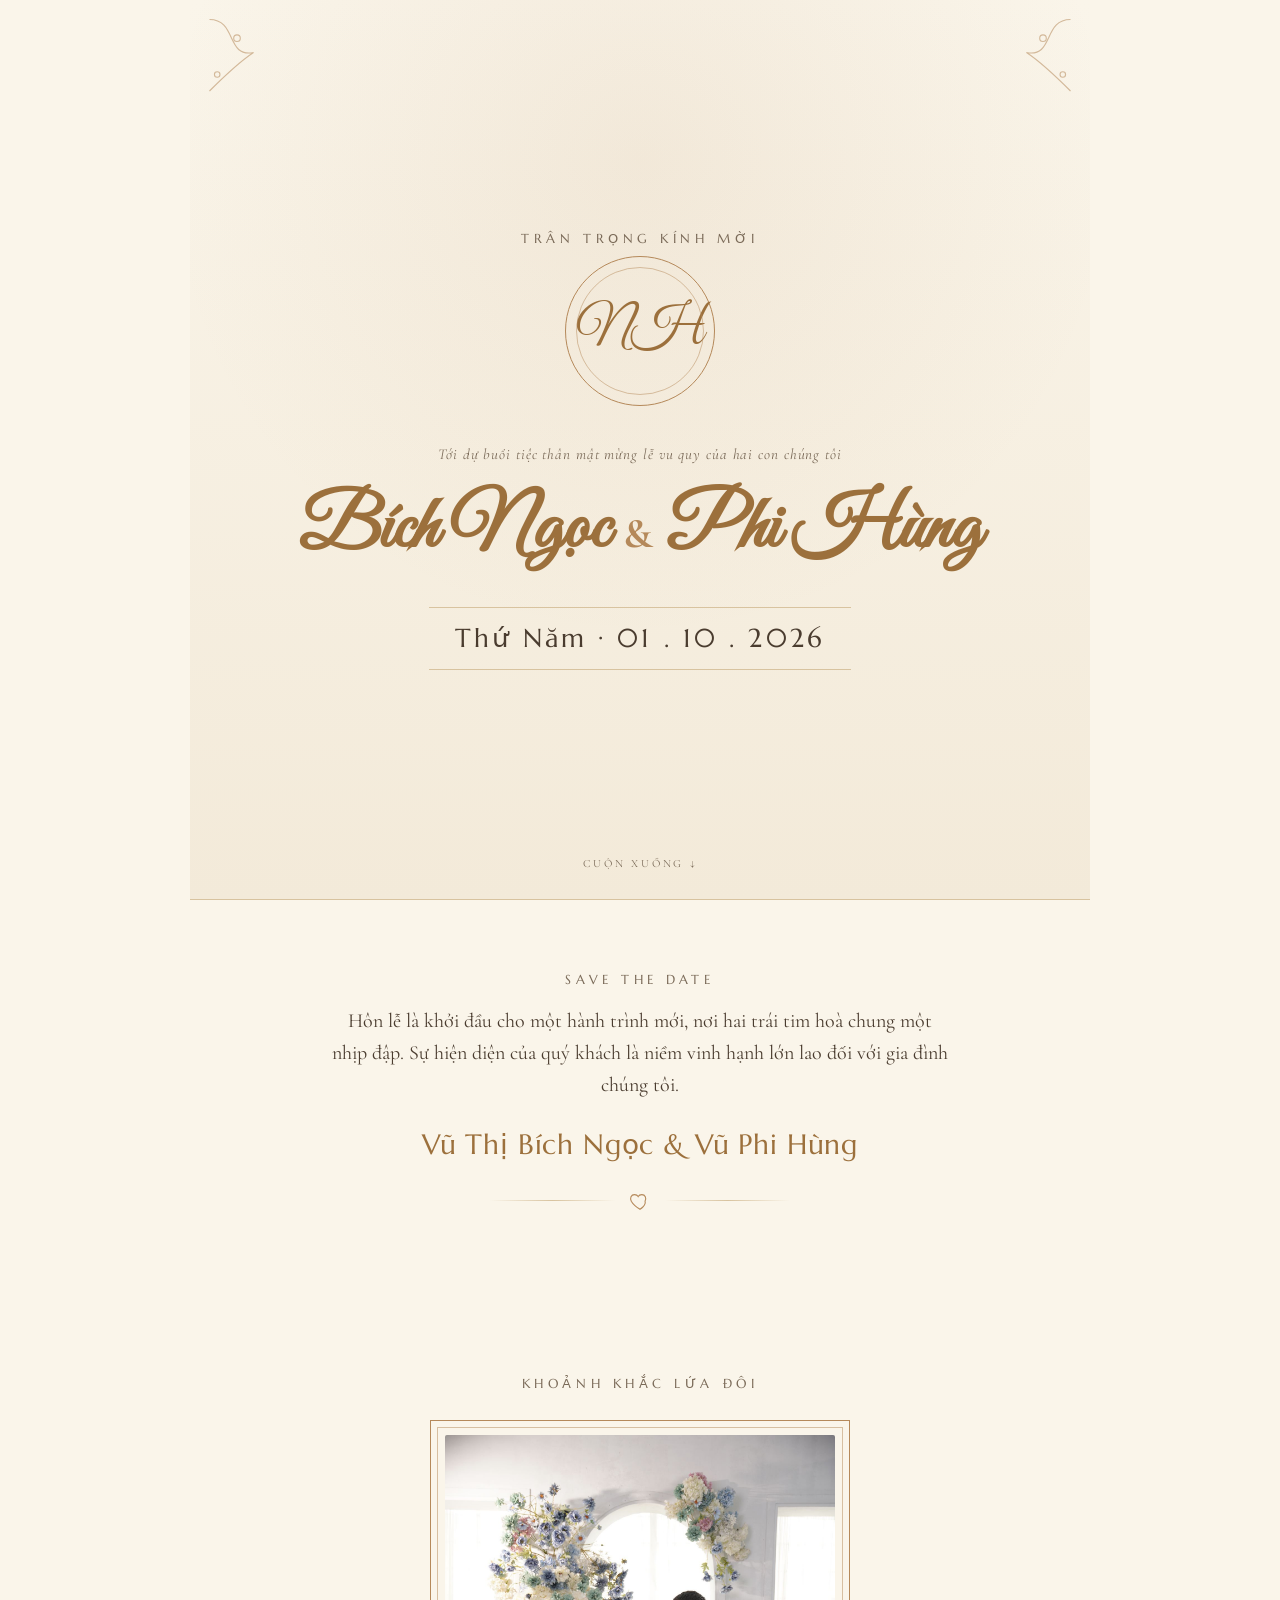
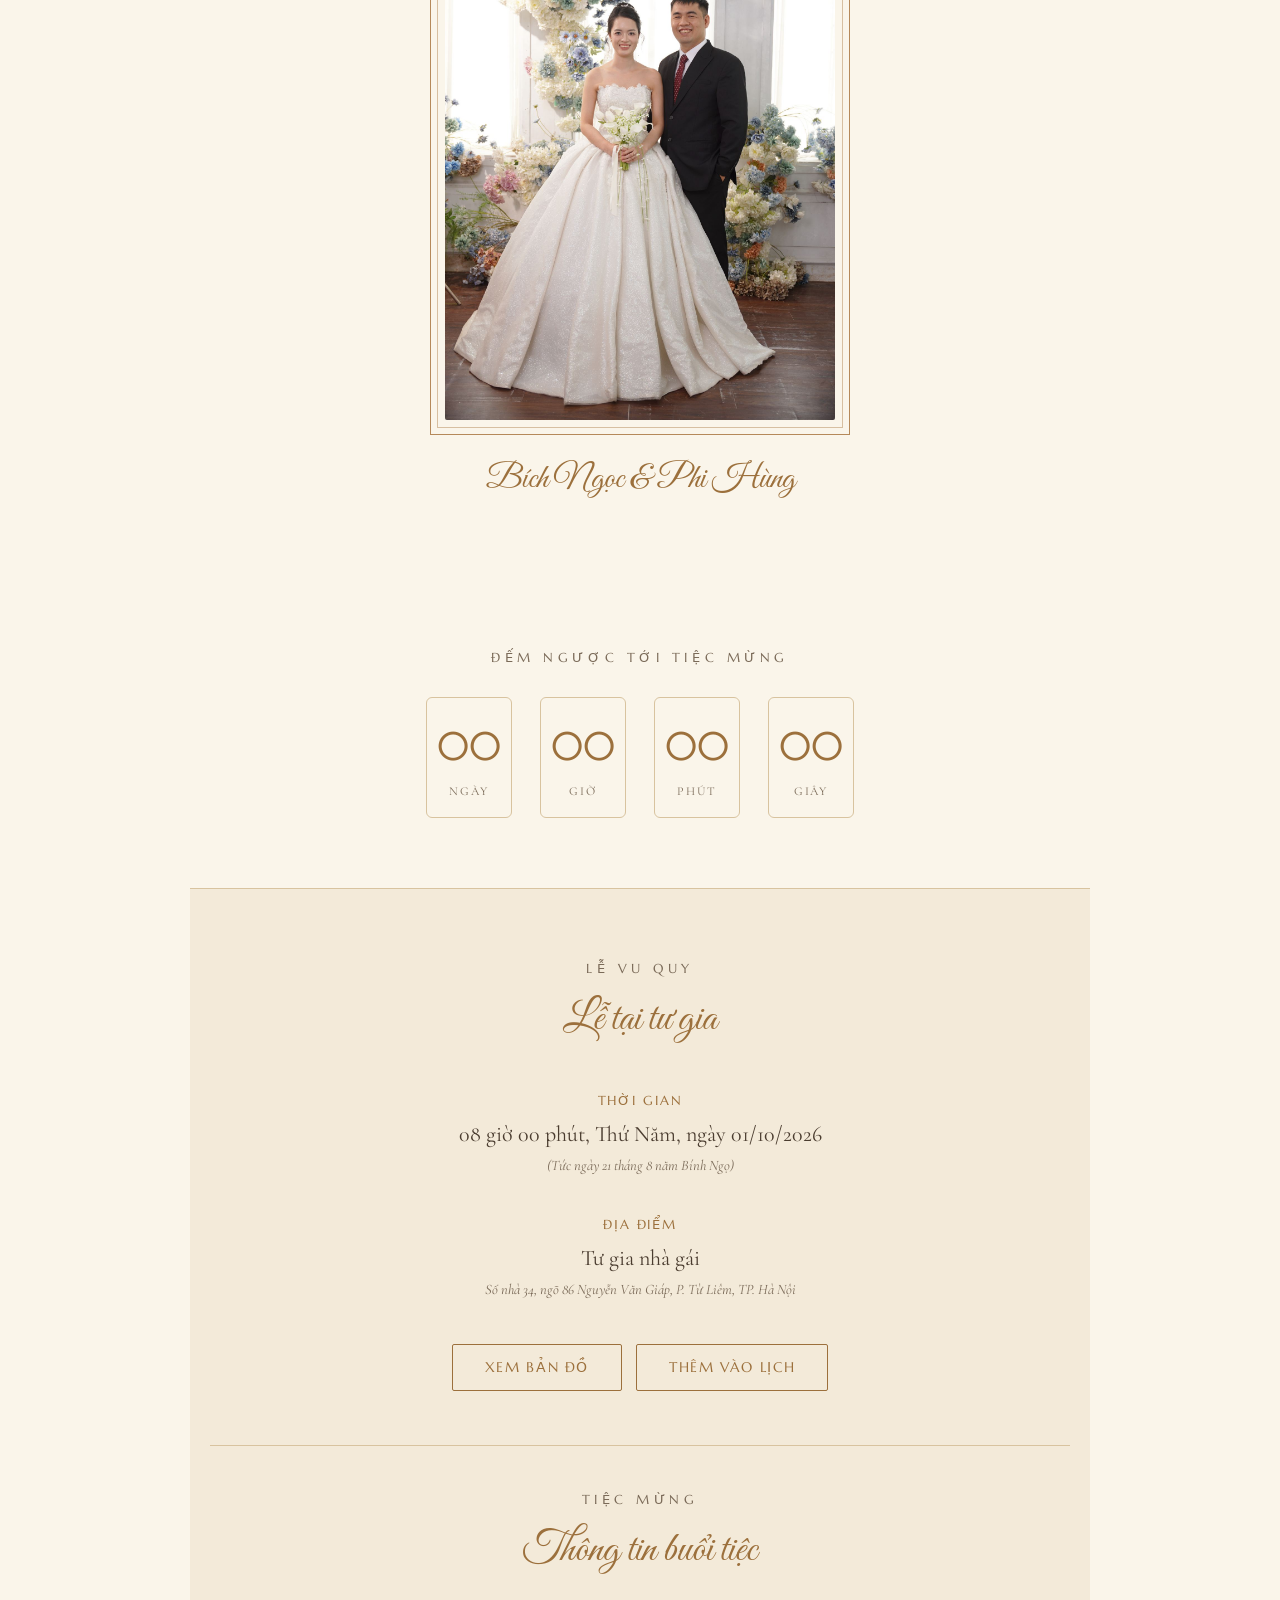
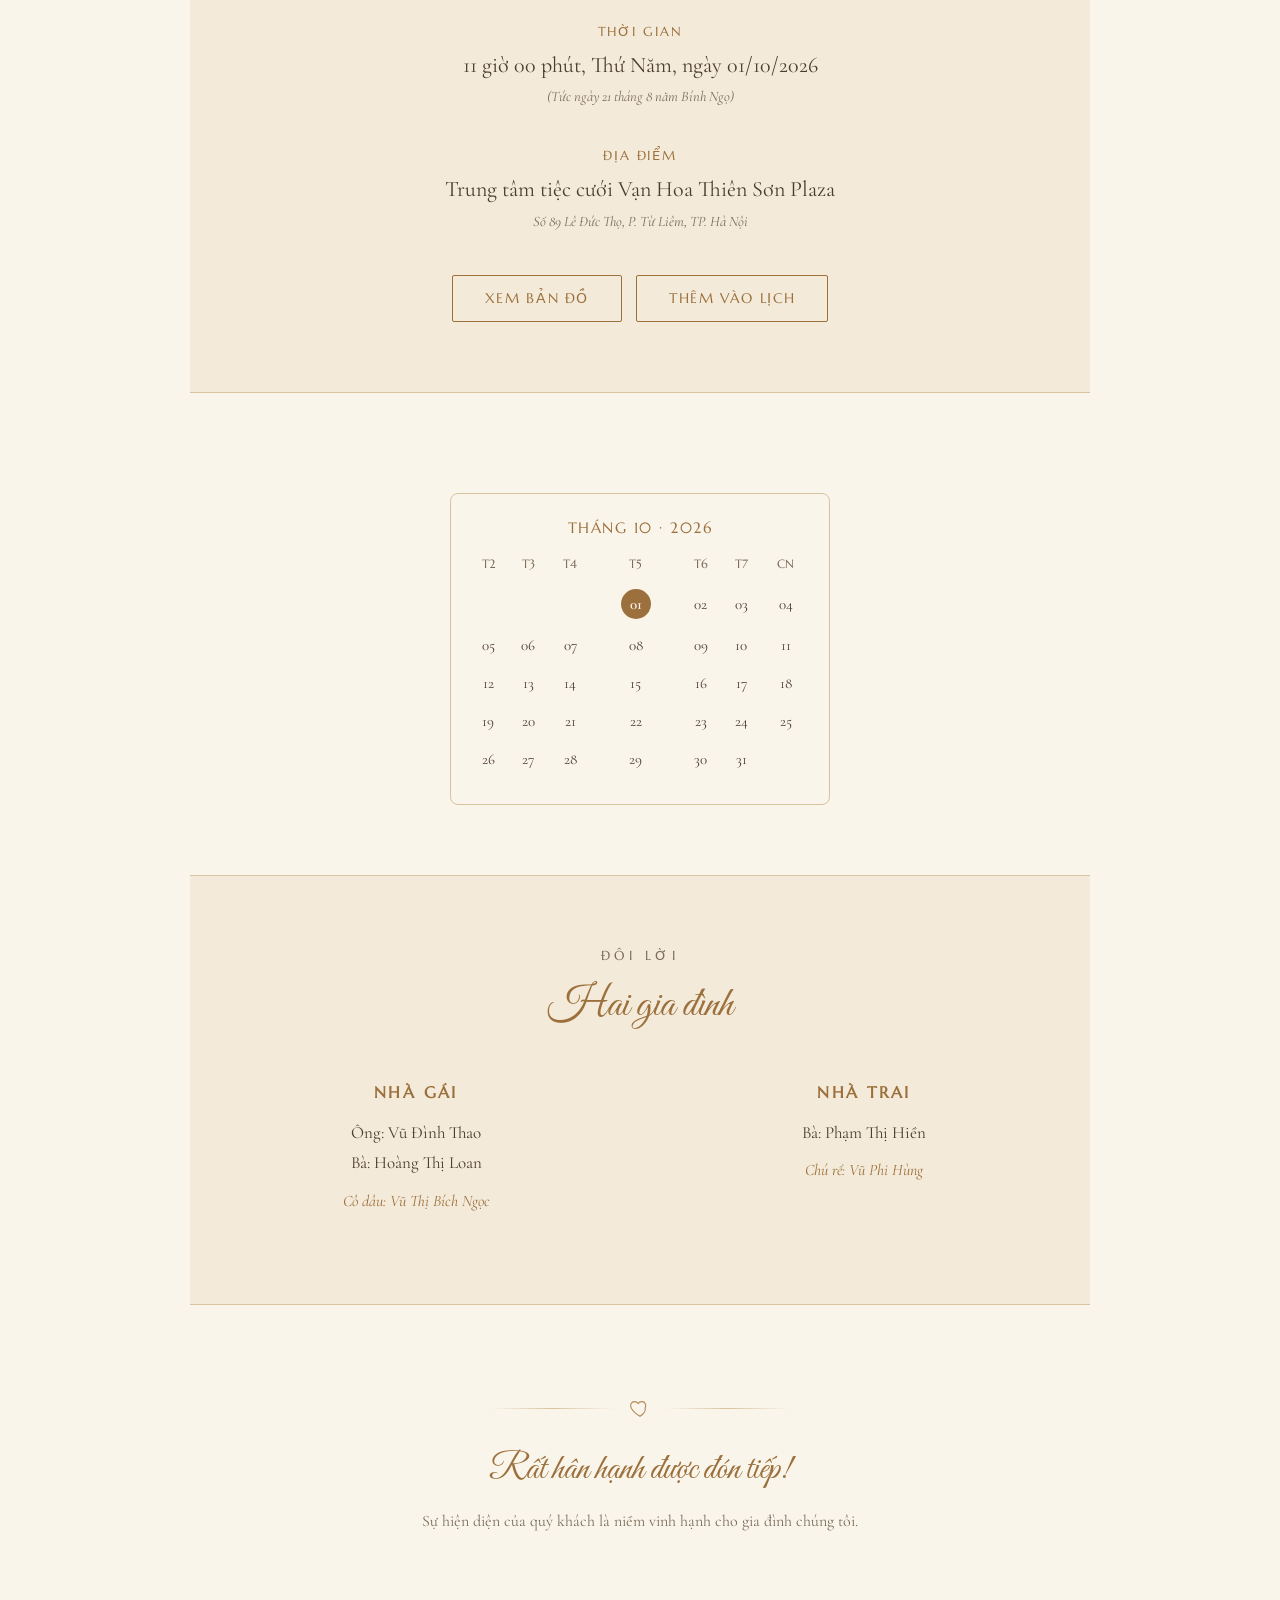
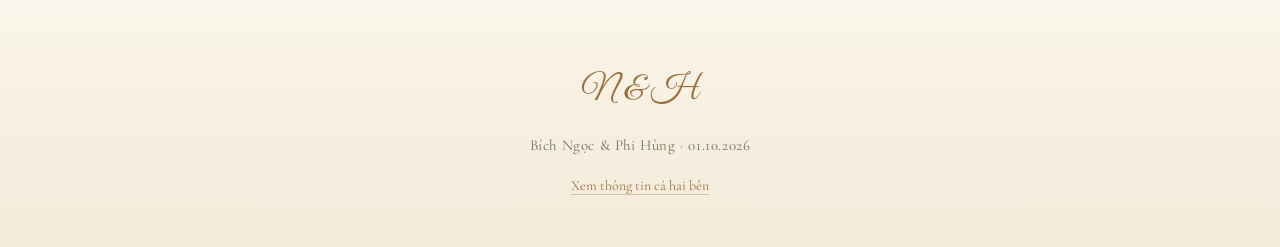
==== nhagai/index.html @ 545d955b "update" ====
<!DOCTYPE html>
<html lang="vi">
<head>
<meta charset="UTF-8">
<meta name="viewport" content="width=device-width, initial-scale=1.0">

<title>Thiệp cưới | Bích Ngọc &amp; Phi Hùng — Lễ Vu Quy 01.10.2026</title>
<meta name="description" content="Trân trọng kính mời tới dự Lễ Vu Quy của Bích Ngọc &amp; Phi Hùng — Thứ Năm 01/10/2026, tiệc mừng 11:00 tại Vạn Hoa Thiên Sơn Plaza, Từ Liêm, Hà Nội.">
<link rel="canonical" href="https://humiwedding.online/nhagai/">

<meta property="og:type" content="website">
<meta property="og:locale" content="vi_VN">
<meta property="og:site_name" content="Thiệp cưới Bích Ngọc &amp; Phi Hùng">
<meta property="og:url" content="https://humiwedding.online/nhagai/">
<meta property="og:title" content="Lễ Vu Quy · Bích Ngọc &amp; Phi Hùng">
<meta property="og:description" content="Thứ Năm 01/10/2026 · Tiệc mừng 11:00 tại Vạn Hoa Thiên Sơn Plaza, Hà Nội. Trân trọng kính mời!">
<meta property="og:image" content="https://humiwedding.online/assets/photo.jpg">
<meta property="og:image:width" content="1400">
<meta property="og:image:height" content="2100">
<meta property="og:image:alt" content="Ảnh cưới Bích Ngọc và Phi Hùng">
<meta name="twitter:card" content="summary_large_image">
<meta name="theme-color" content="#faf5ea">

<link rel="preconnect" href="https://fonts.googleapis.com">
<link rel="preconnect" href="https://fonts.gstatic.com" crossorigin>
<link rel="stylesheet" href="/assets/invite.css">
</head>
<body>

<div id="app"></div>

<noscript>
  <div class="ns">
    <h1 class="script" style="font-size:38px;color:#9c703c;">Bích Ngọc &amp; Phi Hùng</h1>
    <p style="margin-top:14px;">Lễ Vu Quy · 08 giờ 00, Thứ Năm ngày 01/10/2026</p>
    <p>Tư gia: Số nhà 34, ngõ 86 Nguyễn Văn Giáp, P. Từ Liêm, TP. Hà Nội</p>
    <p style="margin-top:10px;">Tiệc mừng · 11 giờ 00 — Vạn Hoa Thiên Sơn Plaza, Số 89 Lê Đức Thọ, P. Từ Liêm, TP. Hà Nội</p>
  </div>
</noscript>

<script>
window.SITE = {
  side: 'nhagai',
  monogram: 'NH',

  hero: {
    kicker: 'Trân trọng kính mời',
    inviteLine: 'Tới dự buổi tiệc thân mật mừng lễ vu quy của hai con chúng tôi',
    names: ['Bích Ngọc', 'Phi Hùng'],
    badges: ['Thứ Năm · 01 . 10 . 2026']
  },

  intro: {
    kicker: 'Save the date',
    text: 'Hôn lễ là khởi đầu cho một hành trình mới, nơi hai trái tim hoà chung một nhịp đập. Sự hiện diện của quý khách là niềm vinh hạnh lớn lao đối với gia đình chúng tôi.',
    namesLine: 'Vũ Thị Bích Ngọc & Vũ Phi Hùng'
  },

  photo: {
    kicker: 'Khoảnh khắc lứa đôi',
    src: '/assets/photo.jpg',
    alt: 'Ảnh cưới Bích Ngọc và Phi Hùng',
    caption: 'Bích Ngọc & Phi Hùng'
  },

  events: [
    {
      kicker: 'Lễ Vu Quy',
      heading: 'Lễ tại tư gia',
      countdownLabel: 'ngày trọng đại',
      items: [
        { label: 'Thời gian', value: '08 giờ 00 phút, Thứ Năm, ngày 01/10/2026', sub: '(Tức ngày 21 tháng 8 năm Bính Ngọ)' },
        { label: 'Địa điểm',  value: 'Tư gia nhà gái',                            sub: 'Số nhà 34, ngõ 86 Nguyễn Văn Giáp, P. Từ Liêm, TP. Hà Nội' }
      ],
      mapQuery: 'Số nhà 34, ngõ 86 Nguyễn Văn Giáp, Từ Liêm, Hà Nội',
      start: '2026-10-01T08:00:00+07:00',
      end:   '2026-10-01T09:30:00+07:00',
      icsSummary: 'Lễ Vu Quy Bích Ngọc & Phi Hùng',
      icsDescription: 'Lễ Vu Quy tại tư gia nhà gái, số nhà 34 ngõ 86 Nguyễn Văn Giáp, Từ Liêm, Hà Nội',
      icsFile: 'le-vu-quy-bichngoc-phihung'
    },
    {
      kicker: 'Tiệc mừng',
      heading: 'Thông tin buổi tiệc',
      items: [
        { label: 'Thời gian', value: '11 giờ 00 phút, Thứ Năm, ngày 01/10/2026', sub: '(Tức ngày 21 tháng 8 năm Bính Ngọ)' },
        { label: 'Địa điểm',  value: 'Trung tâm tiệc cưới Vạn Hoa Thiên Sơn Plaza', sub: 'Số 89 Lê Đức Thọ, P. Từ Liêm, TP. Hà Nội' }
      ],
      mapQuery: 'Trung tâm tiệc cưới Vạn Hoa Thiên Sơn Plaza, Số 89 Lê Đức Thọ, Từ Liêm, Hà Nội',
      start: '2026-10-01T11:00:00+07:00',
      end:   '2026-10-01T15:00:00+07:00',
      icsSummary: 'Tiệc cưới Bích Ngọc & Phi Hùng',
      icsDescription: 'Tiệc cưới tại Vạn Hoa Thiên Sơn Plaza, số 89 Lê Đức Thọ, Từ Liêm, Hà Nội',
      icsFile: 'tiec-cuoi-bichngoc-phihung'
    }
  ],

  calendar: { year: 2026, month: 10, highlight: [1] },

  families: [
    { title: 'Nhà Gái',  parents: ['Ông: Vũ Đình Thao', 'Bà: Hoàng Thị Loan'], child: 'Cô dâu: Vũ Thị Bích Ngọc' },
    { title: 'Nhà Trai', parents: ['Bà: Phạm Thị Hiền'], child: 'Chú rể: Vũ Phi Hùng' }
  ],

  rsvp: {
    url: 'PASTE_APPS_SCRIPT_URL_HERE',
    side: 'Nhà gái',
    eventOptions: ['Tiệc mừng 11:00 · Vạn Hoa Thiên Sơn Plaza', 'Lễ Vu Quy 08:00 · tư gia', 'Cả hai'],
    heading: 'Cho chúng mình biết nhé',
    note: 'Xác nhận giúp gia đình chuẩn bị chỗ ngồi chu đáo hơn.'
  },

  message: {
    big: 'Rất hân hạnh được đón tiếp!',
    small: 'Sự hiện diện của quý khách là niềm vinh hạnh cho gia đình chúng tôi.'
  },

  footer: {
    monogram: 'N & H',
    thanks: 'Bích Ngọc & Phi Hùng · 01.10.2026'
  },

  footerLinks: [
    { text: 'Xem thông tin cả hai bên', href: '/' }
  ]
};
</script>
<script src="/assets/invite.js"></script>

</body>
</html>
---- assets/invite.css ----
@import url('https://fonts.googleapis.com/css2?family=Cormorant+Garamond:ital,wght@0,400;0,500;0,600;1,400&family=Great+Vibes&family=Marcellus&display=swap');

:root{
  --cream:#faf5ea;
  --cream-2:#f3ead9;
  --gold:#b5895a;
  --gold-deep:#9c703c;
  --ink:#4a3c2f;
  --ink-soft:#7a6a58;
  --line:#d8c39f;
}

*{box-sizing:border-box; margin:0; padding:0;}

html{scroll-behavior:smooth;}

body{
  font-family:'Cormorant Garamond', serif;
  background:var(--cream);
  color:var(--ink);
  line-height:1.6;
  overflow-x:hidden;
}

.script{font-family:'Great Vibes', cursive; font-weight:400;}
.serif-alt{font-family:'Marcellus', serif;}

a{color:inherit; text-decoration:none;}

/* --------- decorative svg --------- */
.corner-flourish{position:absolute; width:110px; height:110px; opacity:.55; pointer-events:none;}
.corner-flourish.tl{top:14px; left:14px;}
.corner-flourish.tr{top:14px; right:14px; transform:scaleX(-1);}
.corner-flourish.bl{bottom:14px; left:14px; transform:scaleY(-1);}
.corner-flourish.br{bottom:14px; right:14px; transform:scale(-1,-1);}

.divider{
  display:flex; align-items:center; justify-content:center; gap:14px;
  margin:22px auto; width:min(300px, 70%);
  color:var(--gold);
}
.divider .line{flex:1; height:1px; background:linear-gradient(90deg, transparent, var(--line), transparent);}
.divider svg{width:22px; height:22px;}

section{
  position:relative;
  padding:70px 20px;
  max-width:900px;
  margin:0 auto;
}

.fade-up{
  opacity:0; transform:translateY(28px);
  transition:opacity .9s ease, transform .9s ease;
}
.fade-up.in{opacity:1; transform:translateY(0);}

.section-title{
  text-align:center; font-size:clamp(30px,5vw,42px); color:var(--gold-deep);
}

/* --------- HERO --------- */
#hero{
  min-height:100svh;
  display:flex; flex-direction:column; align-items:center; justify-content:center;
  text-align:center;
  padding:40px 20px;
  position:relative;
  background:
    radial-gradient(circle at 50% 18%, rgba(181,137,90,.10), transparent 55%),
    linear-gradient(180deg, var(--cream) 0%, var(--cream-2) 100%);
  border-bottom:1px solid var(--line);
}

.monogram-wrap{
  width:150px; height:150px; border-radius:50%;
  border:1.5px solid var(--gold);
  display:flex; align-items:center; justify-content:center;
  position:relative;
  margin-bottom:18px;
}
.monogram-wrap::before{
  content:"";
  position:absolute; inset:10px;
  border:1px solid var(--gold);
  border-radius:50%;
  opacity:.5;
}
.monogram{
  font-family:'Great Vibes', cursive;
  font-size:52px;
  color:var(--gold-deep);
}

.kicker{
  letter-spacing:.35em;
  font-size:13px;
  text-transform:uppercase;
  color:var(--ink-soft);
  font-family:'Marcellus', serif;
  margin-bottom:6px;
  text-align:center;
}

/* tên khách mời, chèn qua ?ten= */
.guest-name{
  font-family:'Great Vibes', cursive;
  font-size:clamp(26px,5vw,36px);
  color:var(--gold-deep);
  line-height:1.3;
  margin:2px 0 4px;
}

.invite-line{
  font-size:15px;
  letter-spacing:.06em;
  max-width:480px;
  color:var(--ink-soft);
  margin:18px 0 6px;
  font-style:italic;
}

.couple-names{
  font-family:'Great Vibes', cursive;
  font-size:clamp(46px, 9vw, 76px);
  color:var(--gold-deep);
  line-height:1.25;
  margin:10px 0;
}
.amp{
  display:inline-flex; align-items:center; justify-content:center;
  margin:2px 14px;
  color:var(--gold);
  font-family:'Cormorant Garamond', serif;
  font-size:.55em;
  vertical-align:middle;
}

.date-badge{
  margin-top:20px;
  font-family:'Marcellus', serif;
  font-size:clamp(20px, 4vw, 26px);
  letter-spacing:.12em;
  color:var(--ink);
  padding:10px 26px;
  border-top:1px solid var(--line);
  border-bottom:1px solid var(--line);
}
.date-badge + .date-badge{margin-top:12px;}

.scroll-cue{
  position:absolute; bottom:26px; left:50%; transform:translateX(-50%);
  font-size:11px; letter-spacing:.25em; color:var(--ink-soft);
  text-transform:uppercase;
  display:flex; flex-direction:column; align-items:center; gap:6px;
  animation:bob 2.4s ease-in-out infinite;
}
@keyframes bob{0%,100%{transform:translate(-50%,0);}50%{transform:translate(-50%,8px);}}

/* --------- INTRO --------- */
#intro{text-align:center;}
#intro .kicker{margin-bottom:14px;}
#intro p{
  font-size:clamp(17px,2.4vw,20px);
  color:var(--ink);
  max-width:620px; margin:0 auto;
}
#intro .names-line{
  margin-top:22px; font-family:'Marcellus', serif;
  font-size:clamp(22px,3vw,28px); color:var(--gold-deep); letter-spacing:.03em;
}

/* --------- PHOTO --------- */
#photo{text-align:center;}
.photo-frame{
  position:relative;
  max-width:420px; margin:26px auto 0;
  padding:14px;
  border:1px solid var(--gold);
}
.photo-frame::before{
  content:"";
  position:absolute; inset:6px;
  border:1px solid var(--gold);
  opacity:.5;
  pointer-events:none;
}
.photo-frame img{
  display:block; width:100%; height:auto;
  border-radius:2px;
}
.photo-caption{
  margin-top:18px;
  font-family:'Great Vibes', cursive;
  font-size:clamp(26px,4.2vw,34px);
  color:var(--gold-deep);
}

/* --------- COUNTDOWN --------- */
#countdown{text-align:center;}
.count-grid{
  display:flex; gap:clamp(10px,3vw,28px); justify-content:center; flex-wrap:wrap;
  margin-top:28px;
}
.count-box{
  min-width:82px;
  background:var(--cream);
  border:1px solid var(--line);
  border-radius:6px;
  padding:16px 10px;
}
.count-num{
  font-family:'Marcellus', serif;
  font-size:clamp(28px,5vw,40px);
  color:var(--gold-deep);
}
.count-label{
  font-size:12px; letter-spacing:.15em; text-transform:uppercase; color:var(--ink-soft);
  margin-top:4px;
}

/* --------- EVENT DETAILS --------- */
#events{
  background:var(--cream-2);
  border-top:1px solid var(--line);
  border-bottom:1px solid var(--line);
}
.event-block + .event-block{
  margin-top:54px; padding-top:44px;
  border-top:1px solid var(--line);
}
.event-card{
  display:grid; gap:26px;
  grid-template-columns:1fr;
  text-align:center;
  max-width:560px; margin:32px auto 0;
}
.event-item{padding:6px 10px;}
.event-item .label{
  font-family:'Marcellus', serif; letter-spacing:.15em; text-transform:uppercase;
  font-size:12.5px; color:var(--gold-deep); margin-bottom:6px;
}
.event-item .value{font-size:clamp(18px,2.6vw,22px); color:var(--ink);}
.event-item .sub{font-size:14.5px; color:var(--ink-soft); font-style:italic; margin-top:2px;}

.btn{
  display:inline-block; margin-top:26px;
  padding:12px 32px;
  border:1px solid var(--gold-deep);
  color:var(--gold-deep);
  font-family:'Marcellus', serif;
  letter-spacing:.12em;
  font-size:13.5px;
  text-transform:uppercase;
  border-radius:2px;
  transition:background .3s ease, color .3s ease;
  cursor:pointer;
  background:transparent;
}
.btn:hover{background:var(--gold-deep); color:var(--cream);}
.btn:disabled{opacity:.5; cursor:default;}
.btn:disabled:hover{background:transparent; color:var(--gold-deep);}
.btn-row{display:flex; gap:14px; justify-content:center; flex-wrap:wrap; margin-top:10px;}

/* --------- CALENDAR --------- */
#calendar{text-align:center;}
.cal-wrap{
  max-width:380px; margin:30px auto 0;
  border:1px solid var(--line);
  padding:22px 18px 26px;
  border-radius:8px;
  background:var(--cream);
}
.cal-title{font-family:'Marcellus', serif; letter-spacing:.1em; color:var(--gold-deep); margin-bottom:14px; font-size:15px; text-transform:uppercase;}
table.cal{width:100%; border-collapse:collapse;}
table.cal th{
  font-family:'Marcellus', serif; font-size:12px; color:var(--ink-soft);
  padding-bottom:8px; font-weight:400;
}
table.cal td{
  font-size:15px; padding:7px 0; color:var(--ink); position:relative;
}
table.cal td.hl{color:var(--cream);}
table.cal td.hl .day-circle{
  display:inline-flex; align-items:center; justify-content:center;
  width:30px; height:30px; border-radius:50%;
  background:var(--gold-deep); color:var(--cream);
  font-weight:600;
}
.cal-legend{
  margin-top:14px; font-size:13.5px; color:var(--ink-soft); font-style:italic;
}

/* --------- FAMILIES --------- */
#families{background:var(--cream-2); border-top:1px solid var(--line); border-bottom:1px solid var(--line);}
.fam-grid{
  display:grid; grid-template-columns:1fr; gap:36px;
  margin-top:20px;
}
@media(min-width:640px){
  .fam-grid{grid-template-columns:1fr 1fr;}
}
.fam-card{text-align:center; padding:20px;}
.fam-card h3{
  font-family:'Marcellus', serif; letter-spacing:.15em; text-transform:uppercase;
  color:var(--gold-deep); font-size:16px; margin-bottom:14px;
}
.fam-card p{font-size:17px; margin:3px 0;}
.fam-card .role{
  margin-top:12px; font-style:italic; color:var(--gold-deep); font-size:16px;
}

/* --------- RSVP --------- */
#rsvp{text-align:center;}
.rsvp-form{
  max-width:460px; margin:30px auto 0;
  display:grid; gap:16px; text-align:left;
}
.field{display:grid; gap:6px;}
.field label{
  font-family:'Marcellus', serif; font-size:12px; letter-spacing:.14em;
  text-transform:uppercase; color:var(--gold-deep);
}
.field input, .field select, .field textarea{
  font-family:'Cormorant Garamond', serif;
  font-size:17px; color:var(--ink);
  background:var(--cream);
  border:1px solid var(--line);
  border-radius:3px;
  padding:11px 13px;
  width:100%;
}
.field input:focus, .field select:focus, .field textarea:focus{
  outline:none; border-color:var(--gold-deep);
}
.field textarea{resize:vertical; min-height:82px;}
.field-row{display:grid; grid-template-columns:1fr 1fr; gap:16px;}
@media(max-width:480px){ .field-row{grid-template-columns:1fr;} }
/* bẫy bot: người thật không bao giờ nhìn thấy ô này */
.hp{position:absolute; left:-9999px; width:1px; height:1px; overflow:hidden;}
.rsvp-note{
  margin-top:8px; font-size:14.5px; color:var(--ink-soft); font-style:italic;
}
.rsvp-status{
  margin-top:16px; font-size:16px; min-height:24px;
}
.rsvp-status.ok{color:var(--gold-deep);}
.rsvp-status.err{color:#a4453a;}
.rsvp-done{
  font-family:'Great Vibes', cursive;
  font-size:clamp(26px,4.2vw,34px);
  color:var(--gold-deep);
  margin-top:24px;
}

/* --------- MESSAGE --------- */
#message{text-align:center;}
#message p.big{
  font-family:'Great Vibes', cursive;
  font-size:clamp(28px,4.2vw,36px);
  color:var(--gold-deep);
}
#message p.small{font-size:16px; color:var(--ink-soft); margin-top:10px;}

/* --------- FOOTER --------- */
footer{
  text-align:center; padding:60px 20px 50px;
  background:linear-gradient(180deg, var(--cream) 0%, var(--cream-2) 100%);
}
footer .monogram{font-size:34px;}
footer .thanks{margin-top:14px; font-size:15px; color:var(--ink-soft); letter-spacing:.04em;}
footer .side-switch{
  margin-top:18px; font-size:14px; color:var(--ink-soft);
}
footer .side-switch a{
  color:var(--gold-deep); border-bottom:1px solid var(--line);
}

noscript .ns{
  max-width:560px; margin:40px auto; padding:24px; text-align:center;
  border:1px solid var(--line); background:var(--cream-2);
}

@media(max-width:480px){
  section{padding:56px 16px;}
  .corner-flourish{width:70px; height:70px;}
}
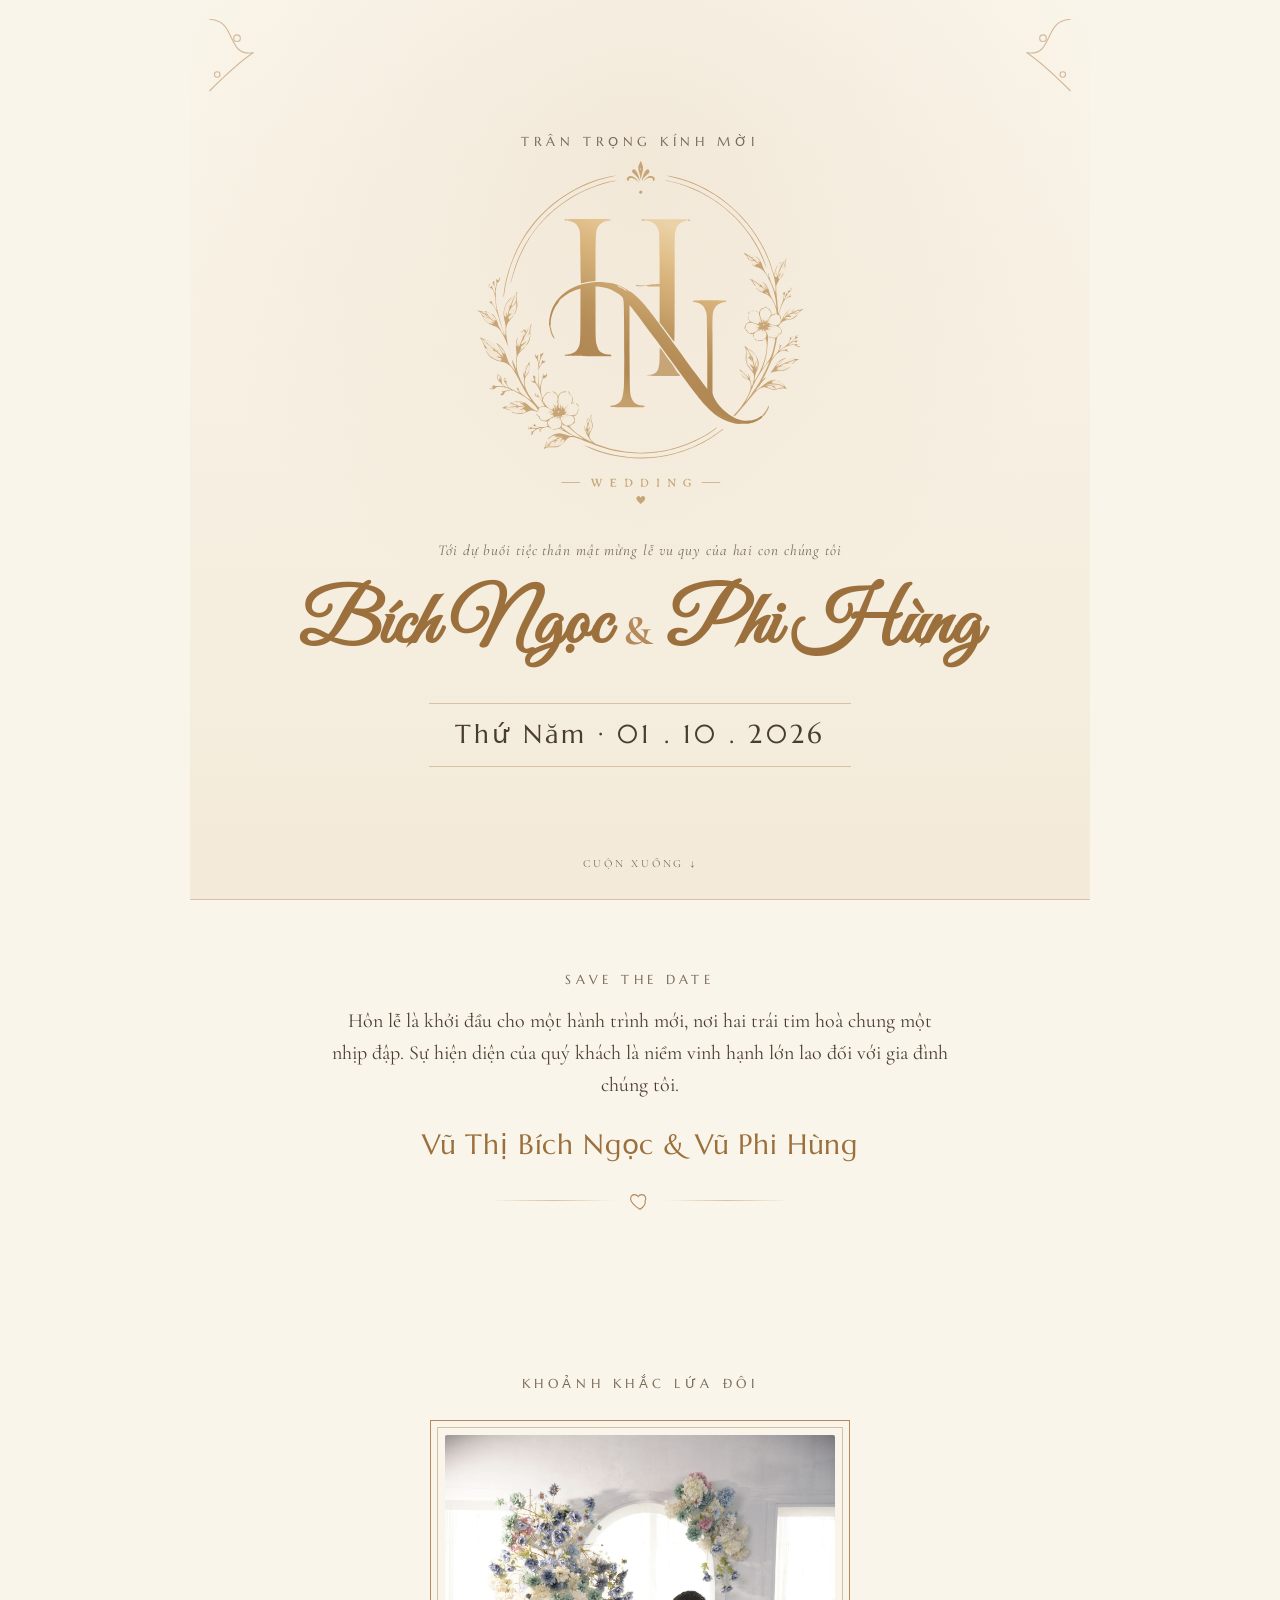
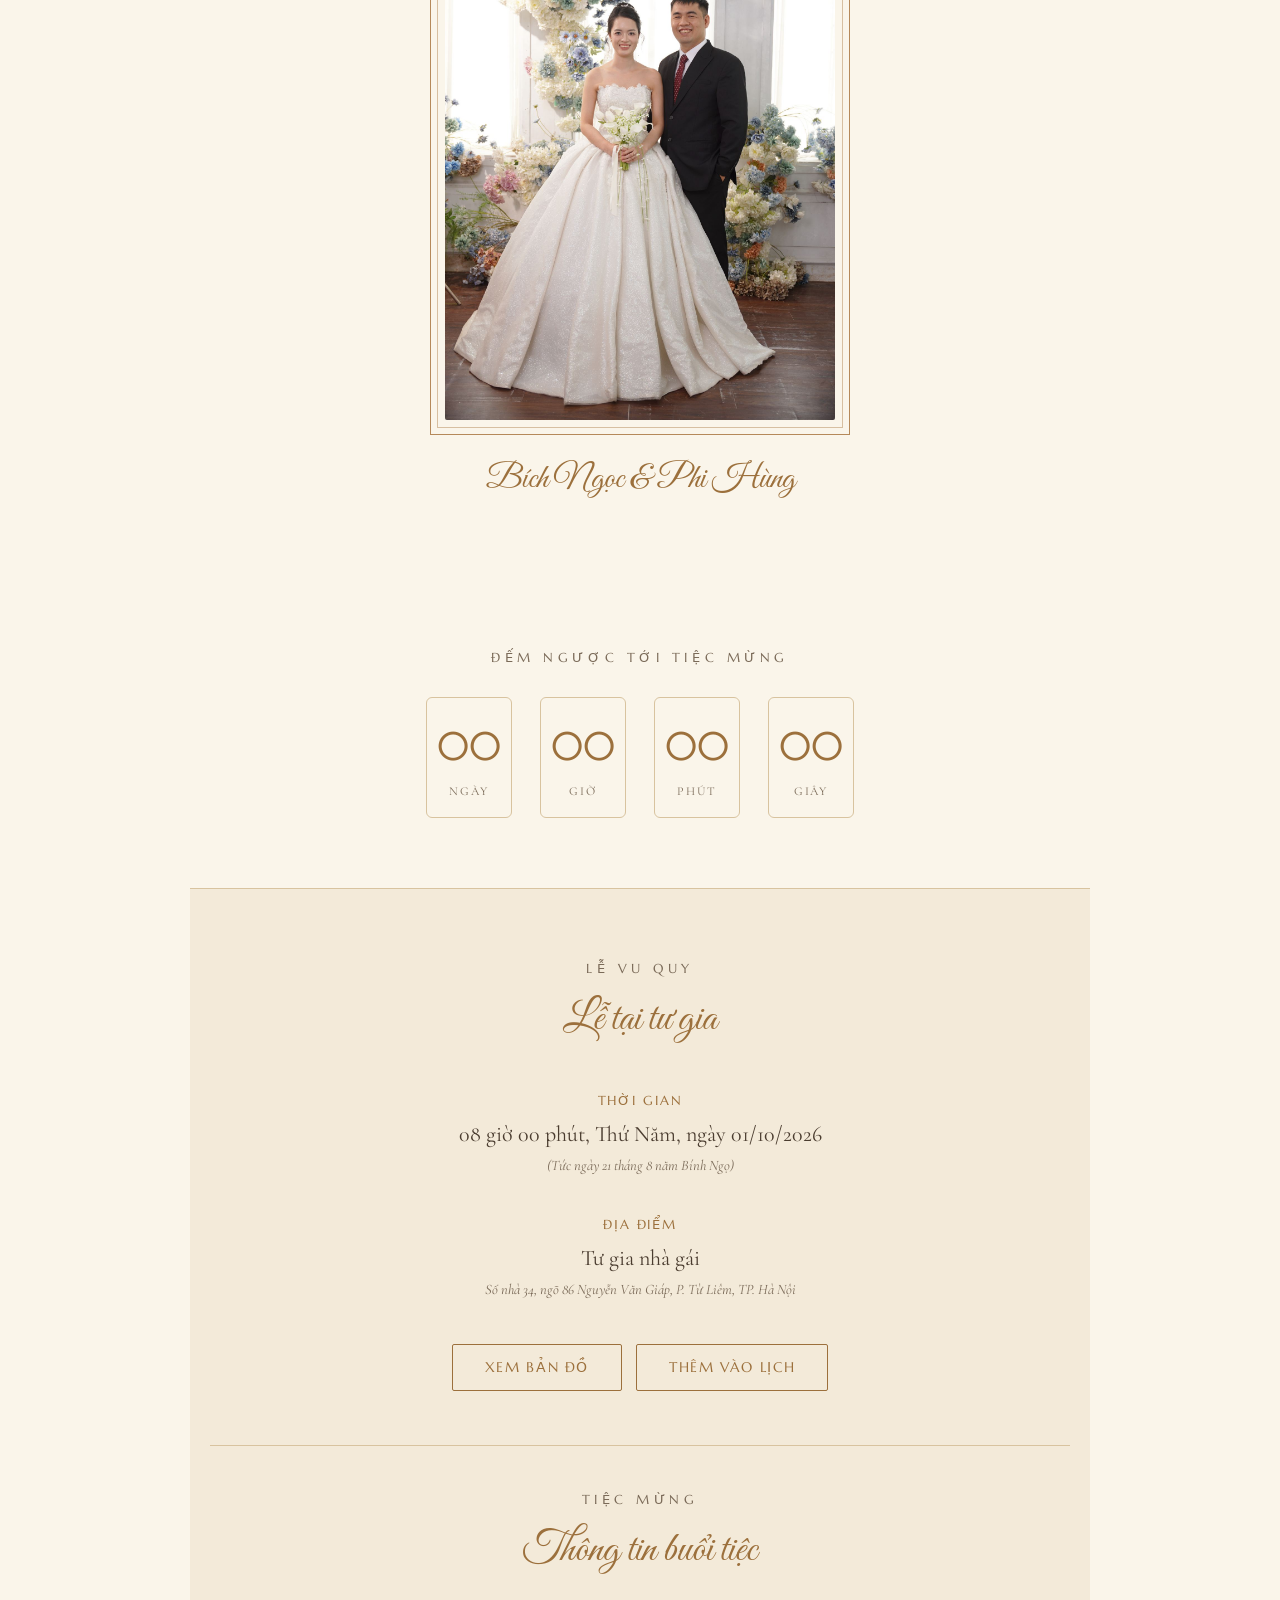
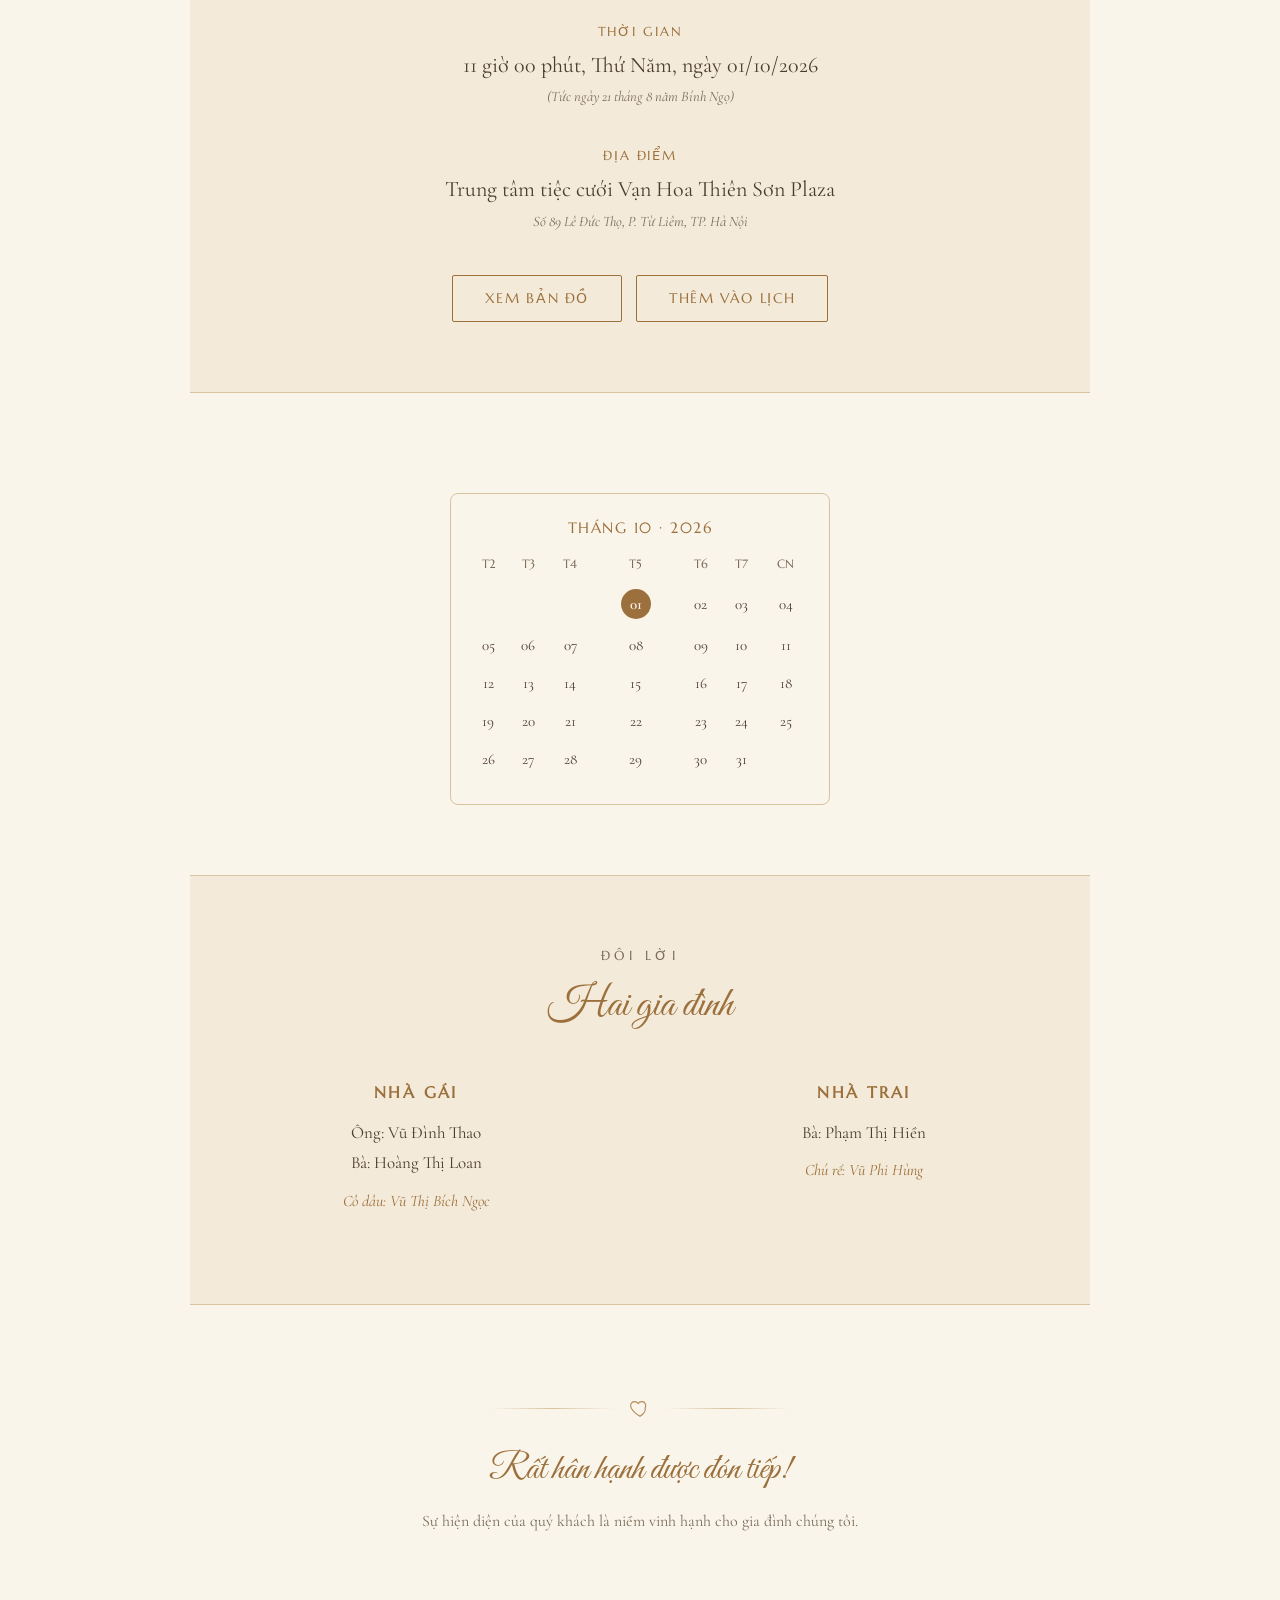
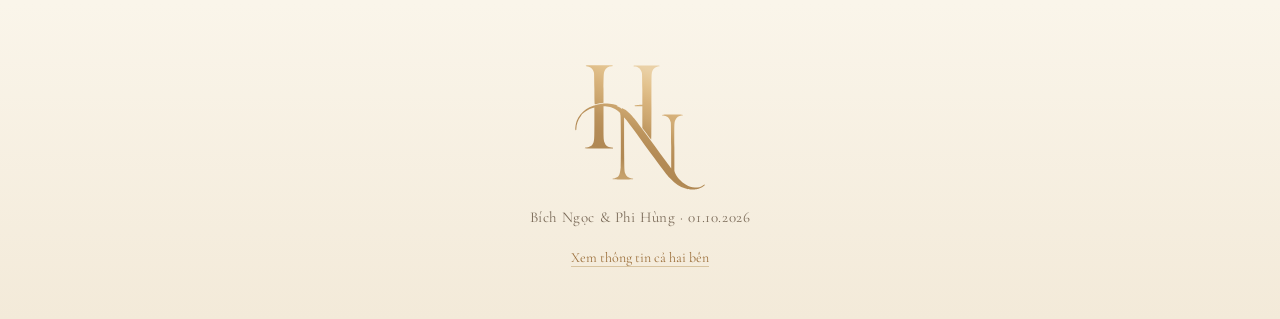
==== commit ec3194f6: "update" ====
--- a/nhagai/index.html
+++ b/nhagai/index.html
@@ -41,7 +41,6 @@
 <script>
 window.SITE = {
   side: 'nhagai',
-  monogram: 'NH',
 
   hero: {
     kicker: 'Trân trọng kính mời',
@@ -116,7 +115,6 @@
   },
 
   footer: {
-    monogram: 'N & H',
     thanks: 'Bích Ngọc & Phi Hùng · 01.10.2026'
   },
 
@@ -125,6 +123,7 @@
   ]
 };
 </script>
+<script src="/assets/logo.js"></script>
 <script src="/assets/invite.js"></script>
 
 </body>
--- a/assets/invite.css
+++ b/assets/invite.css
@@ -72,25 +72,15 @@
   border-bottom:1px solid var(--line);
 }
 
-.monogram-wrap{
-  width:150px; height:150px; border-radius:50%;
-  border:1.5px solid var(--gold);
-  display:flex; align-items:center; justify-content:center;
-  position:relative;
-  margin-bottom:18px;
-}
-.monogram-wrap::before{
-  content:"";
-  position:absolute; inset:10px;
-  border:1px solid var(--gold);
-  border-radius:50%;
-  opacity:.5;
-}
-.monogram{
-  font-family:'Great Vibes', cursive;
-  font-size:52px;
-  color:var(--gold-deep);
-}
+/* --------- LOGO H & N (SVG vector hoá, xem assets/logo.js) --------- */
+.logo-holder{ display:flex; justify-content:center; margin-bottom:14px; }
+.logo{ width:min(330px, 80vw); }
+.logo-holder--sm .logo{ width:132px; }
+.logo .logo-svg{ display:block; width:100%; height:auto; }
+
+/* màu ăn theo bảng màu của site; riêng hai chữ cái giữ gradient mạ vàng trong SVG */
+.logo .hn-line{ fill:#c8a576; }
+.logo .hn-pale{ fill:#f2e6d2; }
 
 .kicker{
   letter-spacing:.35em;
@@ -367,7 +357,6 @@
   text-align:center; padding:60px 20px 50px;
   background:linear-gradient(180deg, var(--cream) 0%, var(--cream-2) 100%);
 }
-footer .monogram{font-size:34px;}
 footer .thanks{margin-top:14px; font-size:15px; color:var(--ink-soft); letter-spacing:.04em;}
 footer .side-switch{
   margin-top:18px; font-size:14px; color:var(--ink-soft);
